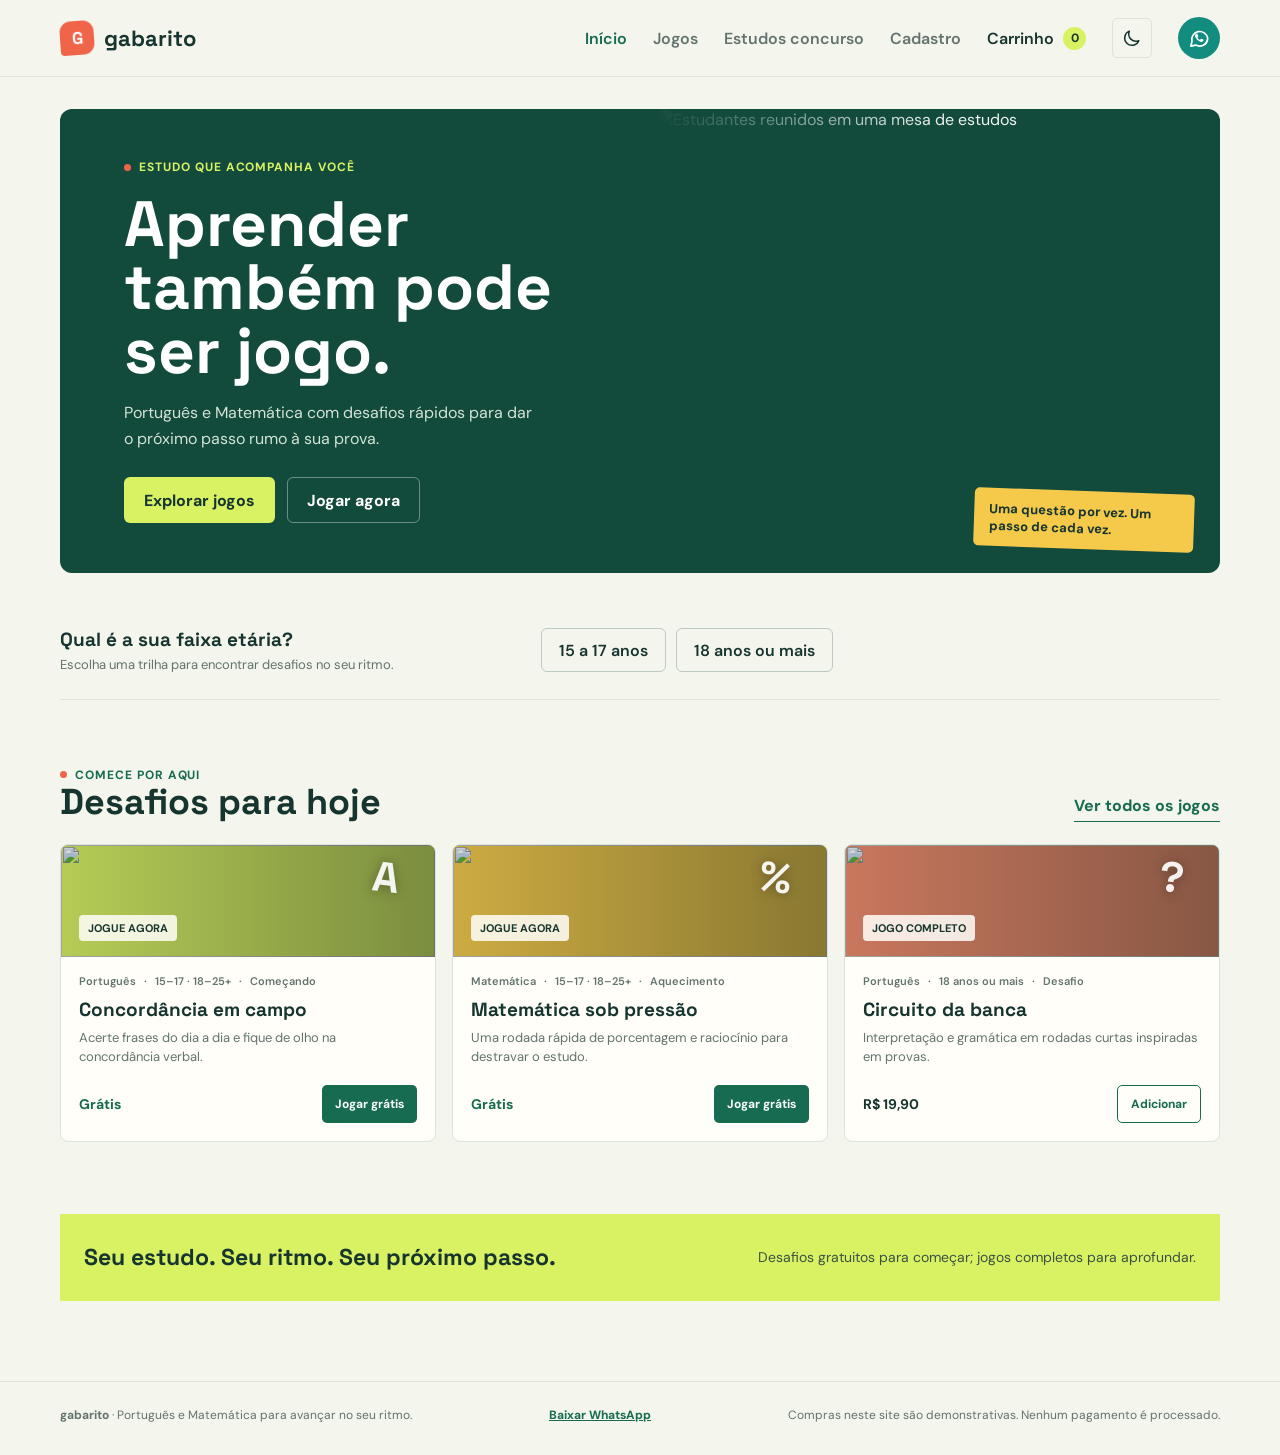
==== site/index.html @ 94fc0693 "Organiza site e documenta fluxo do usuário Co-authored-by: Copilot <223556219+Copilot@users.noreply." ====
<!doctype html>
<html lang="pt-BR">
<head>
  <meta charset="utf-8">
  <meta name="viewport" content="width=device-width, initial-scale=1">
  <meta name="theme-color" content="#f4f5ec">
  <meta name="description" content="Jogos de Português e Matemática para estudar para concursos no seu ritmo.">
  <title>Gabarito — aprender jogando</title>
  <link rel="preconnect" href="https://fonts.googleapis.com">
  <link rel="preconnect" href="https://fonts.gstatic.com" crossorigin>
  <link href="https://fonts.googleapis.com/css2?family=DM+Sans:wght@400;500;600;700&family=Space+Grotesk:wght@400;500;600;700&display=swap" rel="stylesheet">
  <link rel="stylesheet" href="style.css">
</head>
<body>
  <header class="topbar">
    <div class="shell topbar-inner">
      <a class="brand" href="#inicio" aria-label="Gabarito, página inicial" data-route="inicio">
        <span class="brand-mark" aria-hidden="true">G</span><span>gabarito</span>
      </a>
      <button class="menu-toggle" type="button" aria-label="Abrir menu" aria-expanded="false" aria-controls="main-nav">&#9776;</button>
      <nav class="nav" id="main-nav" aria-label="Navegação principal">
        <button type="button" data-route="inicio">Início</button>
        <button type="button" data-route="catalogo">Jogos</button>
        <button type="button" data-route="concursos">Estudos concurso</button>
        <button type="button" data-route="cadastro">Cadastro</button>
        <button class="cart-link" type="button" data-route="carrinho">Carrinho <span class="cart-count" id="cart-count" aria-label="0 itens no carrinho">0</span></button>
        <button class="theme-toggle" id="theme-toggle" type="button" aria-label="Ativar modo escuro" title="Ativar modo escuro">
          <svg class="moon-icon" viewBox="0 0 24 24" fill="none" aria-hidden="true"><path d="M20.2 15.2A8.7 8.7 0 0 1 8.8 3.8 8.8 8.8 0 1 0 20.2 15.2Z" stroke="currentColor" stroke-width="1.8" stroke-linecap="round" stroke-linejoin="round"/></svg>
          <svg class="sun-icon" viewBox="0 0 24 24" fill="none" aria-hidden="true"><circle cx="12" cy="12" r="4" stroke="currentColor" stroke-width="1.8"/><path d="M12 2v2m0 16v2M4.93 4.93l1.42 1.42m11.3 11.3 1.42 1.42M2 12h2m16 0h2M4.93 19.07l1.42-1.42m11.3-11.3 1.42-1.42" stroke="currentColor" stroke-width="1.8" stroke-linecap="round"/></svg>
        </button>
        <div class="whatsapp-item"><a class="whatsapp-cta" id="whatsapp-cta" href="#whatsapp-status" title="Entre em contato conosco" aria-label="WhatsApp: entre em contato conosco">
          <svg viewBox="0 0 24 24" fill="none" aria-hidden="true" focusable="false">
            <path d="M20.5 11.6a8.4 8.4 0 0 1-12.4 7.3L3 20l1.1-4.8a8.4 8.4 0 1 1 16.4-3.6Z" stroke="currentColor" stroke-width="1.8" stroke-linecap="round" stroke-linejoin="round"/>
            <path d="M8.3 7.6c.2-.4.4-.5.7-.5h.5c.2 0 .4.1.5.4l.8 1.8c.1.3.1.5-.1.7l-.6.7c-.2.2-.2.4 0 .7.4.7 1.1 1.3 1.8 1.8.3.2.5.2.7 0l.7-.8c.2-.2.4-.3.7-.2l1.8.8c.3.1.4.3.4.5 0 .4-.2 1.2-.7 1.6-.5.4-1.1.6-1.7.5-.7-.1-1.7-.5-2.8-1.2a10.4 10.4 0 0 1-2.9-3.1c-.6-.9-.8-1.7-.8-2.2 0-.7.4-1.2.8-1.5Z" fill="currentColor"/>
          </svg>
        </a><span class="whatsapp-tooltip" role="tooltip">Entre em contato conosco</span></div>
      </nav>
    </div>
  </header>

  <div id="app" aria-live="polite"></div>

  <footer>
    <div class="shell footer-inner">
      <p><strong>gabarito</strong> · Português e Matemática para avançar no seu ritmo.</p>
      <a class="whatsapp-link" id="whatsapp-link" hidden target="_blank" rel="noopener noreferrer">Fale com a gente pelo WhatsApp</a>
      <p class="whatsapp-status" id="whatsapp-status" role="status" aria-live="polite" tabindex="-1" hidden></p>
      <p>Compras neste site são demonstrativas. Nenhum pagamento é processado.</p>
    </div>
  </footer>

  <div id="modal-root"></div>

  <script src="script.js" defer></script>
</body>
</html>
---- site/style.css ----
:root {
  color-scheme: light;
  --ink: #17352f;
  --muted: #63746f;
  --paper: #f4f5ec;
  --surface: #fffef9;
  --line: #dce3d7;
  --green: #176b51;
  --green-dark: #124a3b;
  --lime: #d9f264;
  --coral: #f06449;
  --sun: #f5ca4b;
  --shadow: 0 18px 50px rgb(23 53 47 / 9%);
  --topbar-bg: rgb(244 245 236 / 94%);
  --field-line: #bdc9c1;
  --action: var(--green);
  --action-hover: var(--green-dark);
  --selected-bg: var(--ink);
  --panel: #e7eddf;
  --panel-line: #c8d4c3;
  --note-bg: #fff7e2;
  --note-ink: #56635b;
  --answer-bg: white;
  --answer-hover: #f0f5e8;
  --correct-border: #319268;
  --correct-bg: #e2f3e7;
  --incorrect-border: #db725e;
  --incorrect-bg: #fff0ea;
  --danger: #8e3c2d;
  --status-bg: #e5f4ef;
  --band-ink: #3a5144;
  --contrast-ink: #17352f;
  --button-ink: var(--ink);
  --outline-hover: #e8f2df;
  font-family: "DM Sans", sans-serif;
  font-synthesis: none;
  text-rendering: optimizeLegibility;
}

body.dark-mode {
  color-scheme: dark;
  --ink: #f1f3eb;
  --muted: #d0d9d0;
  --paper: #243328;
  --surface: #344b39;
  --line: #708472;
  --green: #b6d8ae;
  --green-dark: #263b2c;
  --coral: #ff9b7c;
  --shadow: 0 18px 50px rgb(0 0 0 / 24%);
  --topbar-bg: rgb(36 51 40 / 94%);
  --field-line: #829784;
  --action: #285537;
  --action-hover: #1d432b;
  --selected-bg: #2d4632;
  --panel: #3b5540;
  --panel-line: #6a806d;
  --note-bg: #3b4d3d;
  --note-ink: #edf1e8;
  --answer-bg: #304736;
  --answer-hover: #405a45;
  --correct-border: #71bd91;
  --correct-bg: #304f3a;
  --incorrect-border: #ef9781;
  --incorrect-bg: #573f39;
  --danger: #ffb29c;
  --status-bg: #345045;
  --band-ink: #24392a;
  --button-ink: #17352f;
  --outline-hover: #405b45;
}

* { box-sizing: border-box; }
body { margin: 0; background: var(--paper); color: var(--ink); }
button, input, select { font: inherit; }
button { color: inherit; }
a { color: inherit; }
.shell { width: min(1160px, calc(100% - 48px)); margin-inline: auto; }
.topbar { position: sticky; top: 0; z-index: 5; background: rgb(244 245 236 / 94%); border-bottom: 1px solid var(--line); backdrop-filter: blur(16px); }
.topbar-inner { min-height: 76px; display: flex; align-items: center; justify-content: space-between; gap: 28px; }
.brand { display: inline-flex; align-items: center; gap: 10px; text-decoration: none; font: 700 22px/1 "Space Grotesk", sans-serif; letter-spacing: 0; }
.brand-mark { display: grid; place-items: center; width: 34px; aspect-ratio: 1; border-radius: 11px 11px 11px 4px; background: var(--coral); color: white; font: 700 17px/1 "Space Grotesk", sans-serif; transform: rotate(-4deg); }
.whatsapp-cta { display: grid; flex: none; width: 42px; height: 42px; place-items: center; border: 0; border-radius: 50%; background: #128c7e; color: white; text-decoration: none; cursor: pointer; transition: background .18s ease, transform .18s ease; }
.whatsapp-cta:hover { transform: translateY(-2px); background: #075e54; }
.whatsapp-cta:focus-visible { outline: 3px solid var(--coral); outline-offset: 3px; }
.whatsapp-cta svg { width: 23px; height: 23px; }
.whatsapp-item { position: relative; display: inline-flex; align-items: center; }
.whatsapp-tooltip { position: absolute; top: calc(100% + 10px); right: -12px; z-index: 10; width: max-content; max-width: min(250px, calc(100vw - 40px)); padding: 10px 13px; border-radius: 5px; background: var(--green-dark); box-shadow: 0 8px 22px rgb(23 53 47 / 20%); color: white; font-size: 12px; font-weight: 700; opacity: 0; pointer-events: none; transform: translateY(-4px); transition: opacity .16s ease, transform .16s ease, visibility .16s ease; visibility: hidden; }
.whatsapp-tooltip::before { position: absolute; top: -4px; right: 27px; width: 8px; height: 8px; content: ""; background: var(--green-dark); transform: rotate(45deg); }
.whatsapp-item:hover .whatsapp-tooltip, .whatsapp-item:focus-within .whatsapp-tooltip { opacity: 1; transform: translateY(0); visibility: visible; }
.nav { display: flex; align-items: center; gap: 26px; }
.nav button { appearance: none; border: 0; background: none; padding: 10px 0; color: var(--muted); cursor: pointer; font-weight: 600; }
.nav button:hover, .nav button[aria-current="page"] { color: var(--green); }
.nav .cart-link { display: inline-flex; align-items: center; gap: 9px; color: var(--ink); }
.nav .theme-toggle { display: grid; flex: none; width: 40px; height: 40px; padding: 0; place-items: center; border: 1px solid var(--line); border-radius: 5px; background: transparent; color: var(--ink); }
.theme-toggle svg { width: 20px; height: 20px; }
.theme-toggle .sun-icon, body.dark-mode .theme-toggle .moon-icon { display: none; }
body.dark-mode .theme-toggle .sun-icon { display: block; }
.theme-toggle:focus-visible { outline: 3px solid var(--coral); outline-offset: 3px; }
.cart-count { color: var(--contrast-ink); }
.cart-count { display: grid; min-width: 23px; height: 23px; padding-inline: 6px; place-items: center; border-radius: 20px; background: var(--lime); font-size: 12px; font-weight: 700; }
.topbar { position: sticky; top: 0; z-index: 5; background: var(--topbar-bg); border-bottom: 1px solid var(--line); backdrop-filter: blur(16px); }
.menu-toggle { display: none; }

main { min-height: 66vh; }
.hero { position: relative; display: grid; grid-template-columns: 1.03fr .97fr; min-height: 434px; margin: 32px auto 54px; overflow: hidden; border-radius: 12px; background: var(--green-dark); color: white; }
.hero-copy { position: relative; z-index: 1; display: flex; flex-direction: column; align-items: flex-start; justify-content: center; padding: 50px clamp(28px, 5vw, 66px); }
.eyebrow { display: inline-flex; align-items: center; gap: 8px; margin: 0 0 18px; color: var(--lime); font-size: 12px; font-weight: 700; letter-spacing: .08em; text-transform: uppercase; }
.eyebrow::before { content: ""; width: 7px; height: 7px; border-radius: 50%; background: var(--coral); }
h1, h2, h3, p { margin-top: 0; }
h1, h2, h3 { font-family: "Space Grotesk", sans-serif; letter-spacing: 0; }
.hero h1 { max-width: 550px; margin-bottom: 17px; font-size: clamp(38px, 5.3vw, 64px); line-height: .99; }
.hero-copy > p:not(.eyebrow) { max-width: 420px; margin-bottom: 26px; color: #d3e3d7; font-size: 16px; line-height: 1.6; }
.hero-actions { display: flex; flex-wrap: wrap; align-items: center; gap: 12px; }
.button { display: inline-flex; justify-content: center; align-items: center; gap: 9px; min-height: 46px; padding: 0 19px; border: 1px solid transparent; border-radius: 6px; background: var(--lime); color: var(--button-ink); text-decoration: none; font-weight: 700; cursor: pointer; transition: transform .18s ease, background .18s ease; }
.button:hover { transform: translateY(-2px); background: #e5ff70; }
.button:focus-visible, .nav button:focus-visible, .age-choice:focus-visible, .filter-button:focus-visible, input:focus-visible, select:focus-visible { outline: 3px solid var(--coral); outline-offset: 3px; }
.button.secondary { border-color: rgb(255 255 255 / 38%); background: transparent; color: white; }
.button.secondary:hover { background: rgb(255 255 255 / 10%); }
.hero-media { position: relative; min-height: 100%; }
.hero-media::after { position: absolute; inset: 0; content: ""; background: linear-gradient(90deg, var(--green-dark) 0%, rgb(18 74 59 / 8%) 50%, rgb(18 74 59 / 0%) 100%); }
.hero-media img { position: absolute; inset: 0; width: 100%; height: 100%; object-fit: cover; object-position: center; }
.photo-note { position: absolute; z-index: 1; right: 26px; bottom: 24px; max-width: 220px; padding: 12px 15px; border-radius: 5px; background: var(--sun); color: var(--ink); font-size: 13px; font-weight: 700; transform: rotate(2deg); }
.age-section { display: grid; grid-template-columns: minmax(180px, .8fr) 1.2fr; align-items: center; gap: 28px; margin: 0 0 62px; padding-bottom: 26px; border-bottom: 1px solid var(--line); }
.age-section h2 { margin: 0 0 4px; font-size: 19px; }
.age-section p { margin: 0; color: var(--muted); font-size: 13px; }
.age-choices { display: flex; flex-wrap: wrap; gap: 10px; }
.age-choice { min-height: 44px; padding: 0 17px; border: 1px solid #bccbc0; border-radius: 6px; background: transparent; color: var(--ink); font-weight: 600; cursor: pointer; }
.age-choice[aria-pressed="true"] { border-color: var(--green); background: var(--green); color: white; }
.age-choice { min-height: 44px; padding: 0 17px; border: 1px solid var(--field-line); border-radius: 6px; background: transparent; color: var(--ink); font-weight: 600; cursor: pointer; }
.age-choice[aria-pressed="true"] { border-color: var(--action); background: var(--action); color: white; }
.photo-note { position: absolute; z-index: 1; right: 26px; bottom: 24px; max-width: 220px; padding: 12px 15px; border-radius: 5px; background: var(--sun); color: var(--contrast-ink); font-size: 13px; font-weight: 700; transform: rotate(2deg); }
.section-heading { display: flex; align-items: end; justify-content: space-between; gap: 24px; margin-bottom: 22px; }
.section-heading h2 { margin: 0; font-size: clamp(27px, 3vw, 36px); line-height: 1.05; }
.section-heading p { max-width: 420px; margin: 0; color: var(--muted); line-height: 1.5; }
.text-link { padding: 5px 0; border: 0; border-bottom: 1px solid currentColor; background: none; color: var(--green); font-weight: 700; cursor: pointer; white-space: nowrap; }
.game-grid { display: grid; grid-template-columns: repeat(3, minmax(0, 1fr)); gap: 16px; }
.game-card { display: flex; flex-direction: column; min-height: 270px; overflow: hidden; border: 1px solid var(--line); border-radius: 8px; background: var(--surface); transition: transform .2s ease, box-shadow .2s ease; }
.game-card:hover { transform: translateY(-4px); box-shadow: var(--shadow); }
.game-art { position: relative; display: flex; align-items: end; min-height: 112px; padding: 16px 18px; overflow: hidden; background: var(--art, var(--lime)); }
.game-art::before { position: absolute; z-index: 1; inset: 0; content: ""; background: linear-gradient(90deg, rgb(20 31 23 / 18%), rgb(20 31 23 / 48%)); }
.game-photo { position: absolute; inset: 0; width: 100%; height: 100%; object-fit: cover; }
.game-symbol { position: absolute; z-index: 2; top: 12px; right: 35px; color: rgb(255 255 255 / 92%); font: 700 42px/1 "Space Grotesk", sans-serif; text-shadow: 0 1px 12px rgb(0 0 0 / 35%); transform: rotate(7deg); }
.card-kicker { position: relative; z-index: 2; padding: 6px 9px; border-radius: 4px; background: rgb(255 254 249 / 90%); color: var(--contrast-ink); font-size: 11px; font-weight: 700; }
.card-kicker { position: relative; z-index: 1; padding: 6px 9px; border-radius: 4px; background: rgb(255 254 249 / 86%); color: var(--contrast-ink); font-size: 11px; font-weight: 700; }
.game-content { display: flex; flex: 1; flex-direction: column; align-items: flex-start; padding: 17px 18px 18px; }
.game-meta { display: flex; flex-wrap: wrap; gap: 8px; margin-bottom: 9px; color: var(--muted); font-size: 11px; font-weight: 600; }
.game-content h3 { margin: 0 0 6px; font-size: 19px; }
.game-content p { flex: 1; margin: 0 0 18px; color: var(--muted); font-size: 13px; line-height: 1.5; }
.card-bottom { display: flex; width: 100%; align-items: center; justify-content: space-between; gap: 12px; }
.price { font-size: 14px; font-weight: 700; }
.price.free { color: var(--green); }
.small-button { min-height: 38px; padding: 0 13px; border: 0; border-radius: 5px; background: var(--green); color: white; font-size: 12px; font-weight: 700; cursor: pointer; }
.small-button:hover { background: var(--green-dark); }
.small-button { min-height: 38px; padding: 0 13px; border: 0; border-radius: 5px; background: var(--action); color: white; font-size: 12px; font-weight: 700; cursor: pointer; }
.small-button:hover { background: var(--action-hover); }
.small-button.outline { border: 1px solid var(--green); background: transparent; color: var(--green); }
.small-button.outline:hover { background: var(--outline-hover); }
.small-button:focus-visible, .text-link:focus-visible { outline: 3px solid var(--coral); outline-offset: 3px; }
.wide-band { margin: 72px 0; padding: 30px 0; background: var(--lime); }
.band-inner { display: flex; align-items: center; justify-content: space-between; gap: 24px; }
.band-inner strong { font: 700 23px/1.2 "Space Grotesk", sans-serif; }
.band-inner span { color: #3a5144; font-size: 14px; }
.band-inner span { color: var(--band-ink); font-size: 14px; }

.page-wrap { padding: 50px 0 80px; }
.page-title { display: flex; align-items: end; justify-content: space-between; gap: 24px; margin-bottom: 30px; }
.page-title h1 { margin: 0 0 8px; font-size: clamp(34px, 5vw, 52px); line-height: 1; }
.page-title p { max-width: 550px; margin: 0; color: var(--muted); line-height: 1.5; }
.catalog-tools { display: flex; align-items: center; justify-content: space-between; gap: 16px; margin-bottom: 22px; }
.search-wrap { flex: 1; max-width: 420px; }
.search-wrap label, .field label { display: block; margin-bottom: 7px; font-size: 13px; font-weight: 700; }
.search-wrap input, .field input, .field select { width: 100%; min-height: 46px; padding: 0 13px; border: 1px solid #bdc9c1; border-radius: 5px; background: var(--surface); color: var(--ink); }
.search-wrap input, .field input, .field select { width: 100%; min-height: 46px; padding: 0 13px; border: 1px solid var(--field-line); border-radius: 5px; background: var(--surface); color: var(--ink); }
.filters { display: flex; flex-wrap: wrap; gap: 8px; }
.filter-button { min-height: 38px; padding: 0 13px; border: 1px solid var(--line); border-radius: 5px; background: transparent; cursor: pointer; font-size: 13px; font-weight: 600; }
.filter-button[aria-pressed="true"] { border-color: var(--ink); background: var(--ink); color: white; }
.filter-button[aria-pressed="true"] { border-color: var(--selected-bg); background: var(--selected-bg); color: white; }
.results-line { min-height: 22px; margin: 0 0 14px; color: var(--muted); font-size: 13px; }
.empty-state { padding: 38px 20px; border: 1px dashed #aebeb1; border-radius: 8px; color: var(--muted); text-align: center; }
.empty-state h2 { margin-bottom: 8px; color: var(--ink); }

.split-layout { display: grid; grid-template-columns: minmax(0, 1fr) 320px; align-items: start; gap: 36px; }
.cart-list { border-top: 1px solid var(--line); }
.cart-row { display: grid; grid-template-columns: minmax(0, 1fr) auto auto; align-items: center; gap: 18px; padding: 19px 0; border-bottom: 1px solid var(--line); }
.cart-row h2 { margin: 0 0 5px; font-size: 17px; }
.cart-row p { margin: 0; color: var(--muted); font-size: 13px; }
.quantity { display: flex; align-items: center; gap: 10px; }
.quantity button, .remove-button { width: 32px; height: 32px; border: 1px solid var(--line); border-radius: 4px; background: var(--surface); cursor: pointer; }
.quantity button:hover, .remove-button:hover { border-color: var(--green); }
.remove-button { width: auto; padding: 0 9px; color: var(--danger); font-size: 12px; }
.summary { position: sticky; top: 104px; padding: 22px; border-radius: 8px; background: #e7eddf; }
.summary { position: sticky; top: 104px; padding: 22px; border-radius: 8px; background: var(--panel); }
.summary h2 { margin-bottom: 18px; font-size: 20px; }
.summary-line { display: flex; justify-content: space-between; gap: 18px; margin: 12px 0; color: var(--muted); font-size: 14px; }
.summary-total { display: flex; justify-content: space-between; gap: 18px; margin: 18px 0; padding-top: 15px; border-top: 1px solid #c8d4c3; font-weight: 700; }
.summary .button { width: 100%; background: var(--green); color: white; }
.summary .button:hover { background: var(--green-dark); }
.summary-total { display: flex; justify-content: space-between; gap: 18px; margin: 18px 0; padding-top: 15px; border-top: 1px solid var(--panel-line); font-weight: 700; }
.summary .button { width: 100%; background: var(--action); color: white; }
.summary .button:hover { background: var(--action-hover); }
.note { margin: 13px 0 0; color: var(--muted); font-size: 12px; line-height: 1.5; }
.form-layout { display: grid; grid-template-columns: minmax(0, 1fr) 300px; gap: 42px; align-items: start; }
.form-panel { display: grid; grid-template-columns: 1fr 1fr; gap: 19px; padding: 25px; border: 1px solid var(--line); border-radius: 8px; background: var(--surface); }
.field.full { grid-column: 1 / -1; }
.field .hint { display: block; margin-top: 7px; color: var(--muted); font-size: 12px; }
.form-actions { display: flex; flex-wrap: wrap; align-items: center; gap: 13px; margin-top: 20px; }
.form-actions .button { background: var(--green); color: white; }
.privacy-note { max-width: 420px; color: var(--muted); font-size: 12px; line-height: 1.55; }
.payment-methods { margin: 22px 0 0; padding: 0; border: 0; }
.payment-methods legend { margin-bottom: 7px; font-weight: 700; }
.payment-hint { margin: 0 0 12px; color: var(--muted); font-size: 12px; line-height: 1.5; }
.payment-options { display: grid; grid-template-columns: repeat(2, minmax(0, 1fr)); gap: 10px; }
.payment-option { display: flex; min-height: 54px; align-items: center; gap: 10px; padding: 12px; border: 1px solid var(--line); border-radius: 5px; background: var(--surface); cursor: pointer; font-size: 14px; font-weight: 600; }
.payment-option input { flex: none; width: 17px; height: 17px; margin: 0; accent-color: var(--green); }
.payment-option:has(input:checked) { border-color: var(--green); box-shadow: inset 0 0 0 1px var(--green); }
.payment-option:focus-within { outline: 3px solid var(--coral); outline-offset: 2px; }
.side-note { padding: 21px; border-left: 3px solid var(--coral); background: #fff7e2; }
.side-note { padding: 21px; border-left: 3px solid var(--coral); background: var(--note-bg); }
.side-note h2 { margin: 0 0 8px; font-size: 18px; }
.side-note p { margin: 0; color: #56635b; font-size: 13px; line-height: 1.55; }
.side-note p { margin: 0; color: var(--note-ink); font-size: 13px; line-height: 1.55; }
.confirmation { max-width: 740px; padding: 38px; border-radius: 10px; background: var(--green-dark); color: white; }
.confirmation .eyebrow { margin-bottom: 12px; }
.confirmation h1 { margin-bottom: 14px; font-size: clamp(36px, 5vw, 54px); line-height: 1; }
.confirmation p { max-width: 530px; color: #d3e3d7; line-height: 1.6; }
.confirmation .button { margin-top: 8px; }

.modal-backdrop { position: fixed; z-index: 20; inset: 0; display: grid; place-items: center; padding: 18px; background: rgb(12 34 28 / 72%); }
.game-modal { position: relative; width: min(590px, 100%); max-height: min(760px, calc(100vh - 36px)); overflow: auto; padding: 30px; border-radius: 10px; background: var(--surface); box-shadow: 0 30px 80px rgb(0 0 0 / 28%); }
.modal-close { position: absolute; top: 16px; right: 16px; width: 38px; height: 38px; border: 1px solid var(--line); border-radius: 5px; background: transparent; font-size: 21px; cursor: pointer; }
.game-modal .eyebrow { margin-bottom: 13px; color: var(--green); }
.game-modal h2 { max-width: 440px; margin: 0 45px 8px 0; font-size: 28px; }
.game-progress { margin: 0 0 20px; color: var(--muted); font-size: 13px; }
.question { margin: 20px 0 16px; font: 600 21px/1.35 "Space Grotesk", sans-serif; }
.answer-list { display: grid; gap: 9px; }
.answer-option { min-height: 48px; padding: 11px 14px; border: 1px solid var(--line); border-radius: 5px; background: white; text-align: left; cursor: pointer; }
.answer-option:hover:not(:disabled) { border-color: var(--green); background: #f0f5e8; }
.answer-option.correct { border-color: #319268; background: #e2f3e7; }
.answer-option.incorrect { border-color: #db725e; background: #fff0ea; }
.answer-option { min-height: 48px; padding: 11px 14px; border: 1px solid var(--line); border-radius: 5px; background: var(--answer-bg); color: var(--ink); text-align: left; cursor: pointer; }
.answer-option:hover:not(:disabled) { border-color: var(--green); background: var(--answer-hover); }
.answer-option.correct { border-color: var(--correct-border); background: var(--correct-bg); }
.answer-option.incorrect { border-color: var(--incorrect-border); background: var(--incorrect-bg); }
.feedback { min-height: 45px; margin: 15px 0 6px; color: var(--muted); font-size: 14px; line-height: 1.5; }
.game-modal .button { background: var(--green); color: white; }
.game-modal .button:disabled { opacity: .45; cursor: not-allowed; transform: none; }
.game-result { padding: 24px 0 4px; }
.game-result strong { display: block; margin: 4px 0 12px; color: var(--green); font: 700 42px/1 "Space Grotesk", sans-serif; }

footer { margin-top: 80px; padding: 25px 0 32px; border-top: 1px solid var(--line); }
.footer-inner { display: flex; align-items: center; justify-content: space-between; gap: 20px; color: var(--muted); font-size: 12px; }
.footer-inner p { margin: 0; }
.whatsapp-link { color: var(--green); font-weight: 700; }
.whatsapp-status { flex-basis: 100%; padding: 12px 14px; border-left: 3px solid #128c7e; background: #e5f4ef; color: var(--ink); font-size: 13px; line-height: 1.5; }
.whatsapp-status { flex-basis: 100%; padding: 12px 14px; border-left: 3px solid #128c7e; background: var(--status-bg); color: var(--ink); font-size: 13px; line-height: 1.5; }
.sr-only { position: absolute; width: 1px; height: 1px; padding: 0; margin: -1px; overflow: hidden; clip: rect(0, 0, 0, 0); white-space: nowrap; border: 0; }

body.dark-mode .button[style*="background:var(--green)"] { background: var(--action) !important; }
body.dark-mode .topbar { background: var(--topbar-bg); }
body.dark-mode .form-actions .button, body.dark-mode .game-modal .button { background: var(--action); }
body.dark-mode .summary .button { background: var(--action); }
body.dark-mode .band-inner strong { color: var(--band-ink); }

@media (max-width: 820px) {
  .hero { grid-template-columns: 1fr .7fr; min-height: 400px; }
  .hero-copy { padding: 38px 30px; }
  .game-grid { grid-template-columns: repeat(2, minmax(0, 1fr)); }
  .split-layout, .form-layout { grid-template-columns: minmax(0, 1fr); }
  .summary { position: static; }
  .side-note { max-width: 480px; }
}
@media (max-width: 620px) {
  .shell { width: min(100% - 32px, 500px); }
  .topbar-inner { min-height: 66px; gap: 12px; }
  .brand { font-size: 20px; }
  .nav { display: none; position: absolute; top: 65px; right: 0; left: 0; padding: 12px 20px 18px; border-bottom: 1px solid var(--line); background: var(--paper); }
  .nav.open { display: grid; gap: 5px; }
  .nav button { min-height: 42px; text-align: left; }
  .nav .whatsapp-item { min-height: 42px; }
  .nav .whatsapp-tooltip { top: 50%; right: auto; left: 54px; transform: translate(-4px, -50%); }
  .nav .whatsapp-tooltip::before { top: 50%; right: auto; left: -4px; transform: translateY(-50%) rotate(45deg); }
  .nav .whatsapp-item:hover .whatsapp-tooltip, .nav .whatsapp-item:focus-within .whatsapp-tooltip { transform: translate(0, -50%); }
  .menu-toggle { display: inline-flex; width: 42px; height: 42px; align-items: center; justify-content: center; border: 1px solid var(--line); border-radius: 5px; background: transparent; font-size: 20px; cursor: pointer; }
  .hero { grid-template-columns: 1fr; margin-top: 18px; margin-bottom: 39px; }
  .hero-copy { min-height: 350px; padding: 34px 25px; }
  .hero h1 { max-width: 420px; font-size: clamp(42px, 13vw, 58px); }
  .hero-media { min-height: 210px; }
  .hero-media::after { background: linear-gradient(180deg, var(--green-dark), rgb(18 74 59 / 0%) 38%); }
  .photo-note { right: 14px; bottom: 14px; }
  .age-section { grid-template-columns: 1fr; gap: 15px; margin-bottom: 45px; }
  .age-choices { display: grid; grid-template-columns: 1fr 1fr; }
  .age-choice { padding-inline: 8px; font-size: 13px; }
  .section-heading { align-items: flex-start; flex-direction: column; gap: 12px; }
  .game-grid { grid-template-columns: 1fr; }
  .game-card { min-height: 245px; }
  .game-art { min-height: 105px; }
  .wide-band { margin: 48px 0; padding: 25px 0; }
  .band-inner { align-items: flex-start; flex-direction: column; gap: 8px; }
  .page-wrap { padding: 36px 0 58px; }
  .page-title { align-items: flex-start; flex-direction: column; }
  .catalog-tools { align-items: stretch; flex-direction: column; }
  .search-wrap { max-width: none; }
  .filters { display: grid; grid-template-columns: repeat(3, 1fr); }
  .filter-button { padding-inline: 7px; font-size: 12px; }
  .cart-row { grid-template-columns: minmax(0, 1fr) auto; gap: 12px; }
  .cart-row > .quantity { grid-column: 2; grid-row: 1; }
  .cart-row > .price { grid-column: 1; }
  .cart-row > .remove-button { grid-column: 2; justify-self: end; }
  .form-panel { grid-template-columns: 1fr; padding: 19px; }
  .field.full { grid-column: auto; }
  .confirmation { padding: 28px 22px; }
  .game-modal { padding: 25px 20px; }
  .footer-inner { align-items: flex-start; flex-direction: column; }
}
@media (prefers-reduced-motion: reduce) {
  *, *::before, *::after { scroll-behavior: auto !important; transition-duration: .01ms !important; animation-duration: .01ms !important; }
}
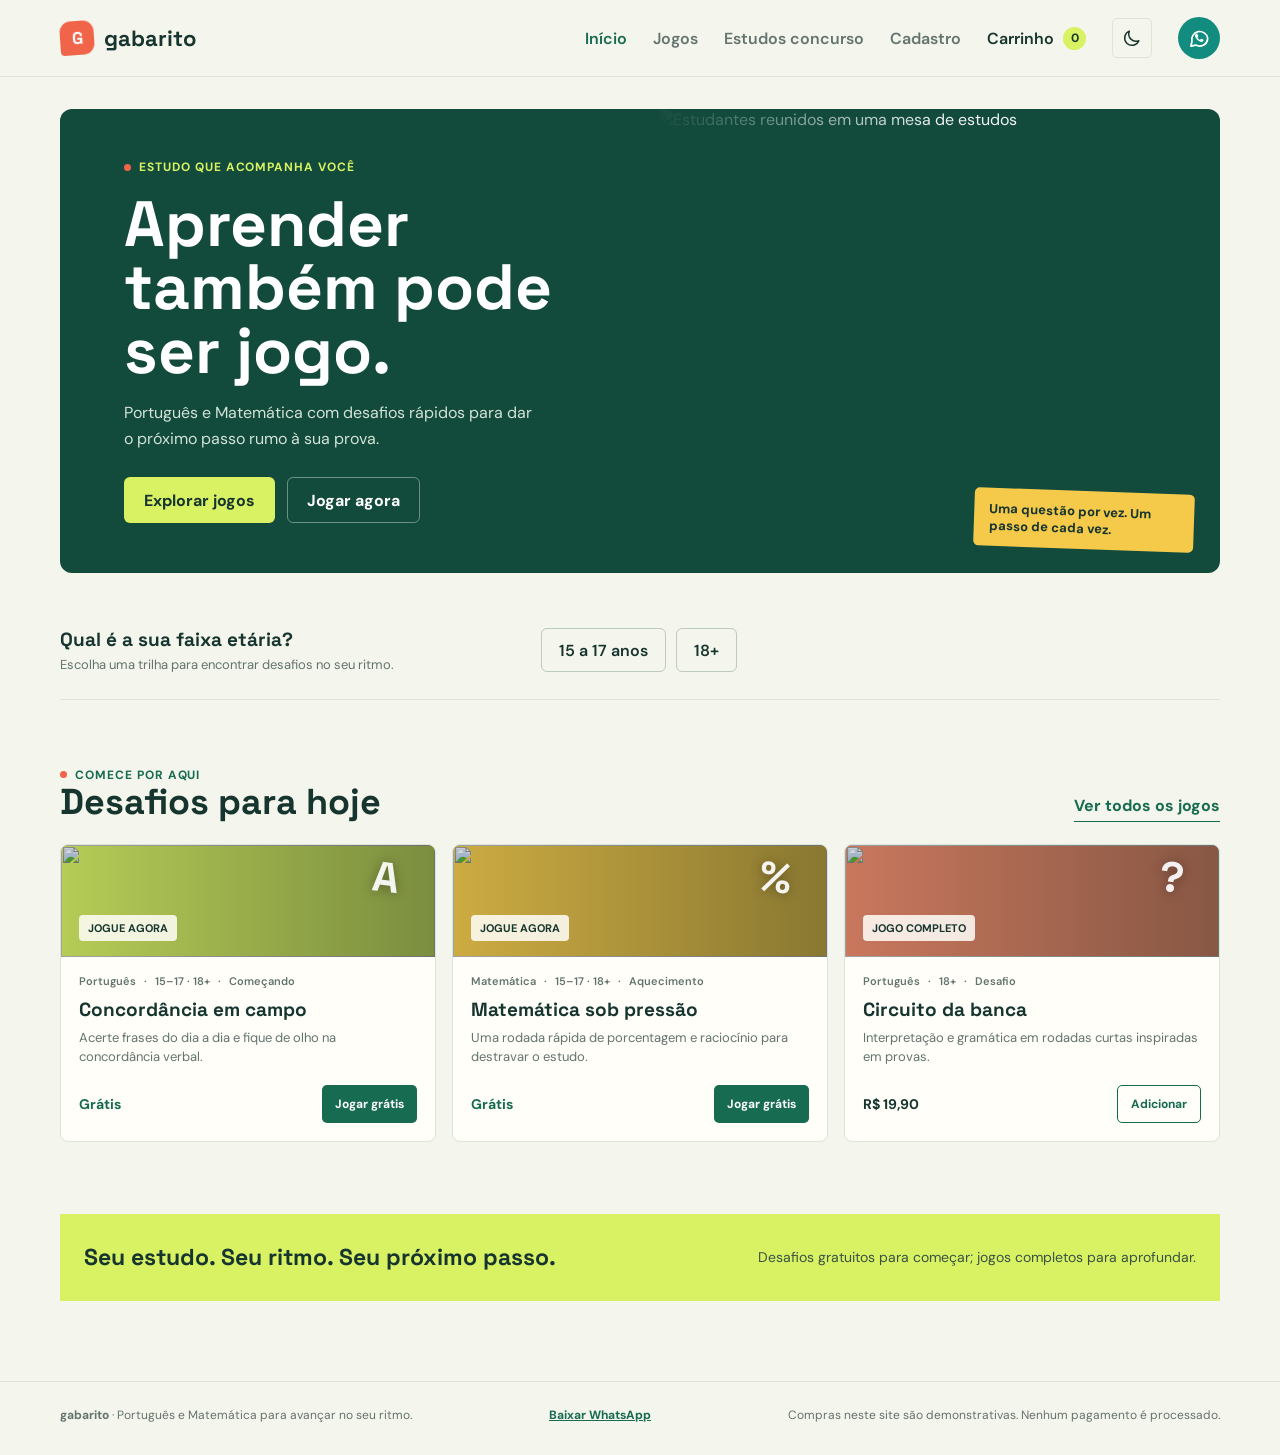
==== commit 71b996b8: "Atualiza cache do rótulo de faixa etária Co-authored-by: Copilot <223556219+Copilot@users.noreply.gi" ====
--- a/site/index.html
+++ b/site/index.html
@@ -51,6 +51,6 @@
 
   <div id="modal-root"></div>
 
-  <script src="script.js" defer></script>
+  <script src="script.js?v=18plus" defer></script>
 </body>
 </html>
